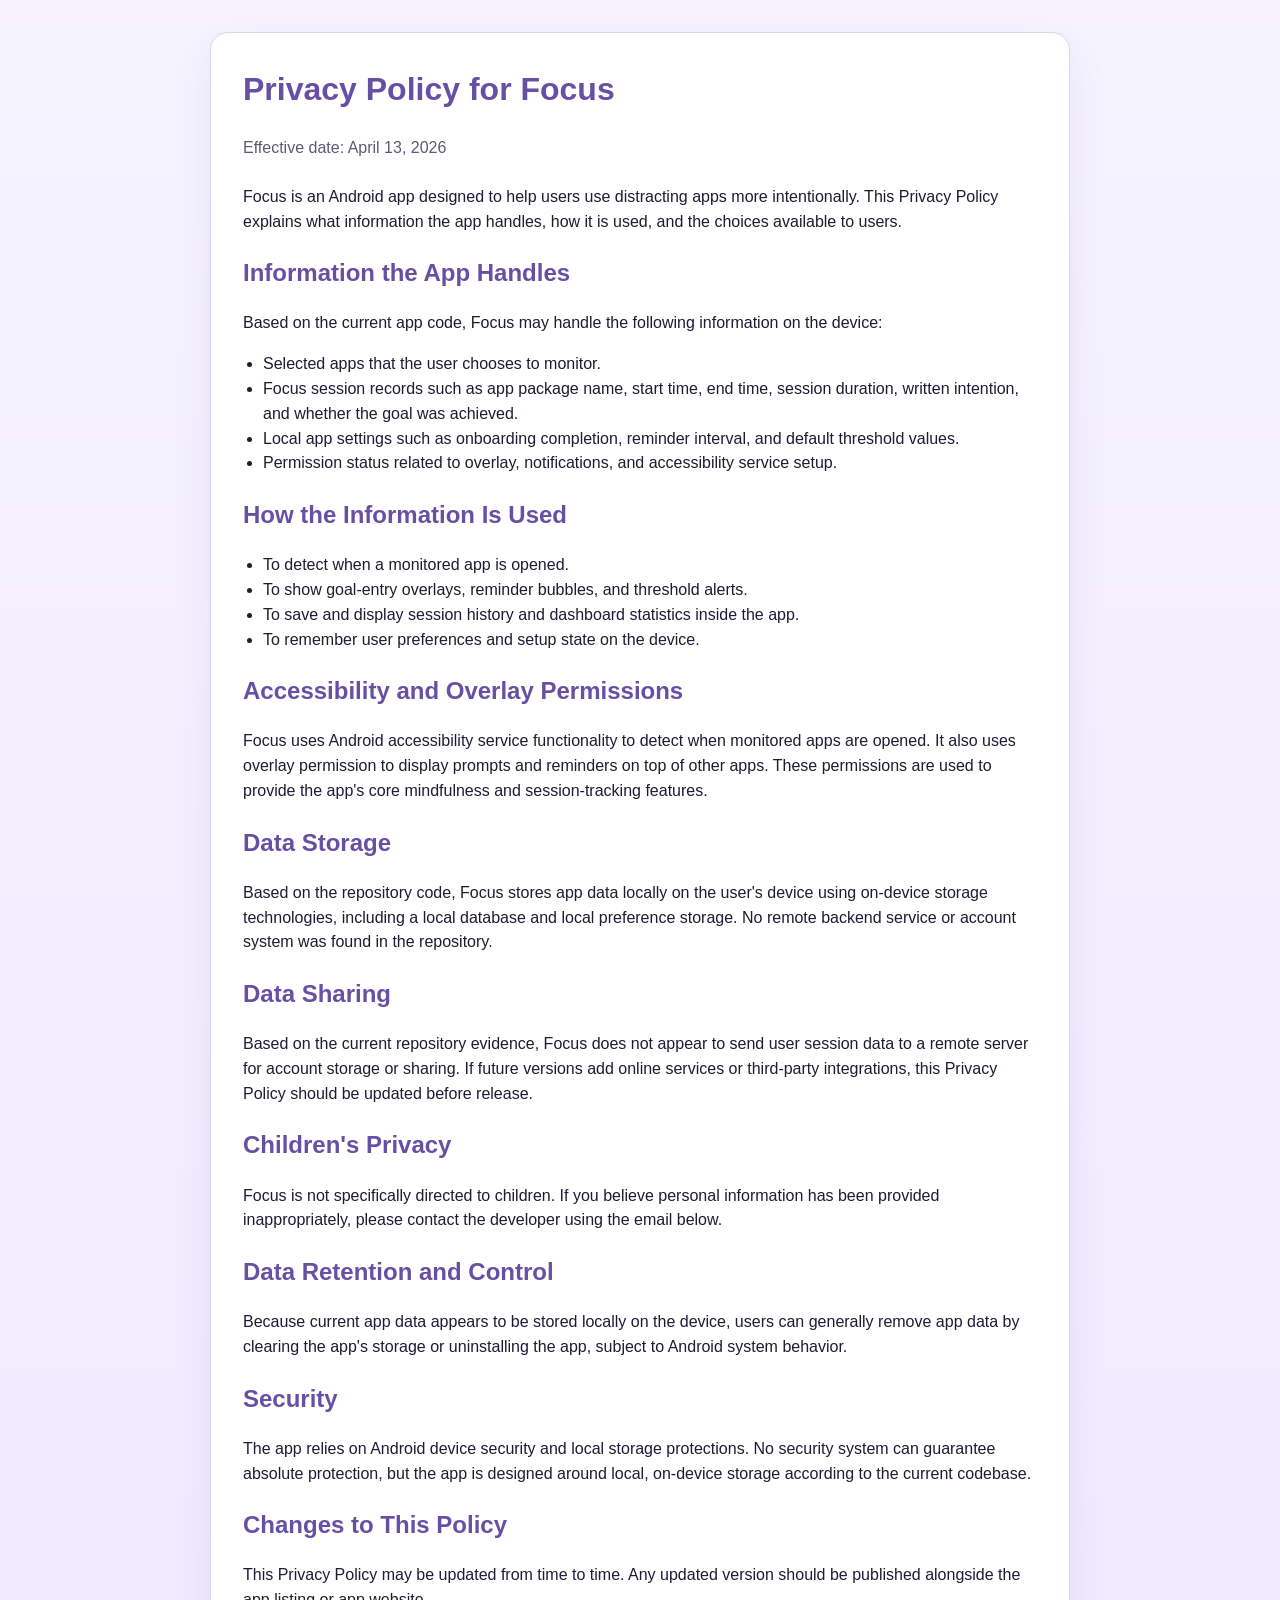
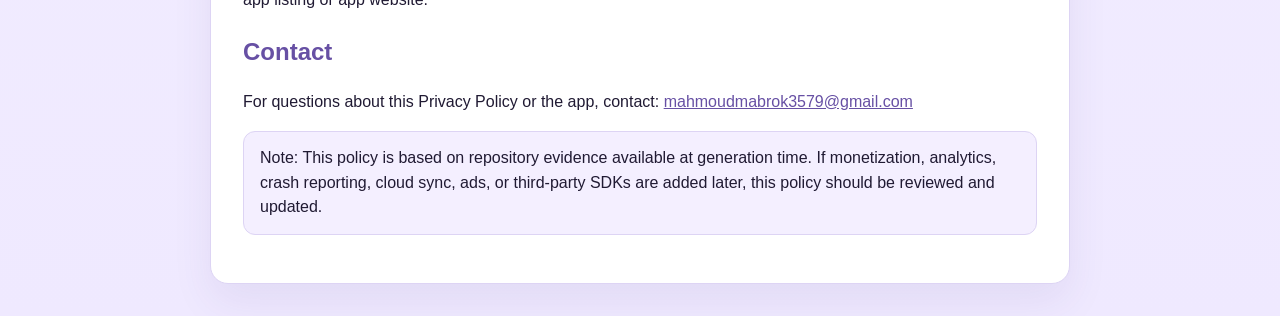
==== policy/focus.html @ 4ae2846b "Create focus.html" ====
<!DOCTYPE html>
<html lang="en">
<head>
  <meta charset="UTF-8" />
  <meta name="viewport" content="width=device-width, initial-scale=1.0" />
  <title>Focus Privacy Policy</title>
  <style>
    :root {
      --bg: #f6f3ff;
      --card: #ffffff;
      --text: #201a33;
      --muted: #5f5874;
      --accent: #6750a4;
      --border: #ddd4f4;
    }
    * { box-sizing: border-box; }
    body {
      margin: 0;
      padding: 32px 16px;
      font-family: Arial, Helvetica, sans-serif;
      background: linear-gradient(180deg, #f6f3ff 0%, #efe9ff 100%);
      color: var(--text);
      line-height: 1.55;
    }
    main {
      max-width: 860px;
      margin: 0 auto;
      background: var(--card);
      border: 1px solid var(--border);
      border-radius: 18px;
      padding: 32px;
      box-shadow: 0 18px 40px rgba(72, 49, 128, 0.08);
    }
    h1, h2 { color: var(--accent); }
    h1 { margin-top: 0; }
    p, li { color: var(--text); }
    .meta {
      color: var(--muted);
      margin-bottom: 24px;
    }
    .note {
      padding: 14px 16px;
      border-radius: 12px;
      background: #f4efff;
      border: 1px solid var(--border);
    }
    a { color: var(--accent); }
    ul { padding-left: 20px; }
  </style>
</head>
<body>
  <main>
    <h1>Privacy Policy for Focus</h1>
    <p class="meta">Effective date: April 13, 2026</p>

    <p>
      Focus is an Android app designed to help users use distracting apps more intentionally.
      This Privacy Policy explains what information the app handles, how it is used, and the choices available to users.
    </p>

    <h2>Information the App Handles</h2>
    <p>Based on the current app code, Focus may handle the following information on the device:</p>
    <ul>
      <li>Selected apps that the user chooses to monitor.</li>
      <li>Focus session records such as app package name, start time, end time, session duration, written intention, and whether the goal was achieved.</li>
      <li>Local app settings such as onboarding completion, reminder interval, and default threshold values.</li>
      <li>Permission status related to overlay, notifications, and accessibility service setup.</li>
    </ul>

    <h2>How the Information Is Used</h2>
    <ul>
      <li>To detect when a monitored app is opened.</li>
      <li>To show goal-entry overlays, reminder bubbles, and threshold alerts.</li>
      <li>To save and display session history and dashboard statistics inside the app.</li>
      <li>To remember user preferences and setup state on the device.</li>
    </ul>

    <h2>Accessibility and Overlay Permissions</h2>
    <p>
      Focus uses Android accessibility service functionality to detect when monitored apps are opened.
      It also uses overlay permission to display prompts and reminders on top of other apps.
      These permissions are used to provide the app's core mindfulness and session-tracking features.
    </p>

    <h2>Data Storage</h2>
    <p>
      Based on the repository code, Focus stores app data locally on the user's device using on-device storage technologies,
      including a local database and local preference storage. No remote backend service or account system was found in the repository.
    </p>

    <h2>Data Sharing</h2>
    <p>
      Based on the current repository evidence, Focus does not appear to send user session data to a remote server for account storage or sharing.
      If future versions add online services or third-party integrations, this Privacy Policy should be updated before release.
    </p>

    <h2>Children's Privacy</h2>
    <p>
      Focus is not specifically directed to children. If you believe personal information has been provided inappropriately,
      please contact the developer using the email below.
    </p>

    <h2>Data Retention and Control</h2>
    <p>
      Because current app data appears to be stored locally on the device, users can generally remove app data by clearing the app's storage
      or uninstalling the app, subject to Android system behavior.
    </p>

    <h2>Security</h2>
    <p>
      The app relies on Android device security and local storage protections. No security system can guarantee absolute protection,
      but the app is designed around local, on-device storage according to the current codebase.
    </p>

    <h2>Changes to This Policy</h2>
    <p>
      This Privacy Policy may be updated from time to time. Any updated version should be published alongside the app listing or app website.
    </p>

    <h2>Contact</h2>
    <p>
      For questions about this Privacy Policy or the app, contact:
      <a href="mailto:mahmoudmabrok3579@gmail.com">mahmoudmabrok3579@gmail.com</a>
    </p>

    <p class="note">
      Note: This policy is based on repository evidence available at generation time. If monetization, analytics,
      crash reporting, cloud sync, ads, or third-party SDKs are added later, this policy should be reviewed and updated.
    </p>
  </main>
</body>
</html>
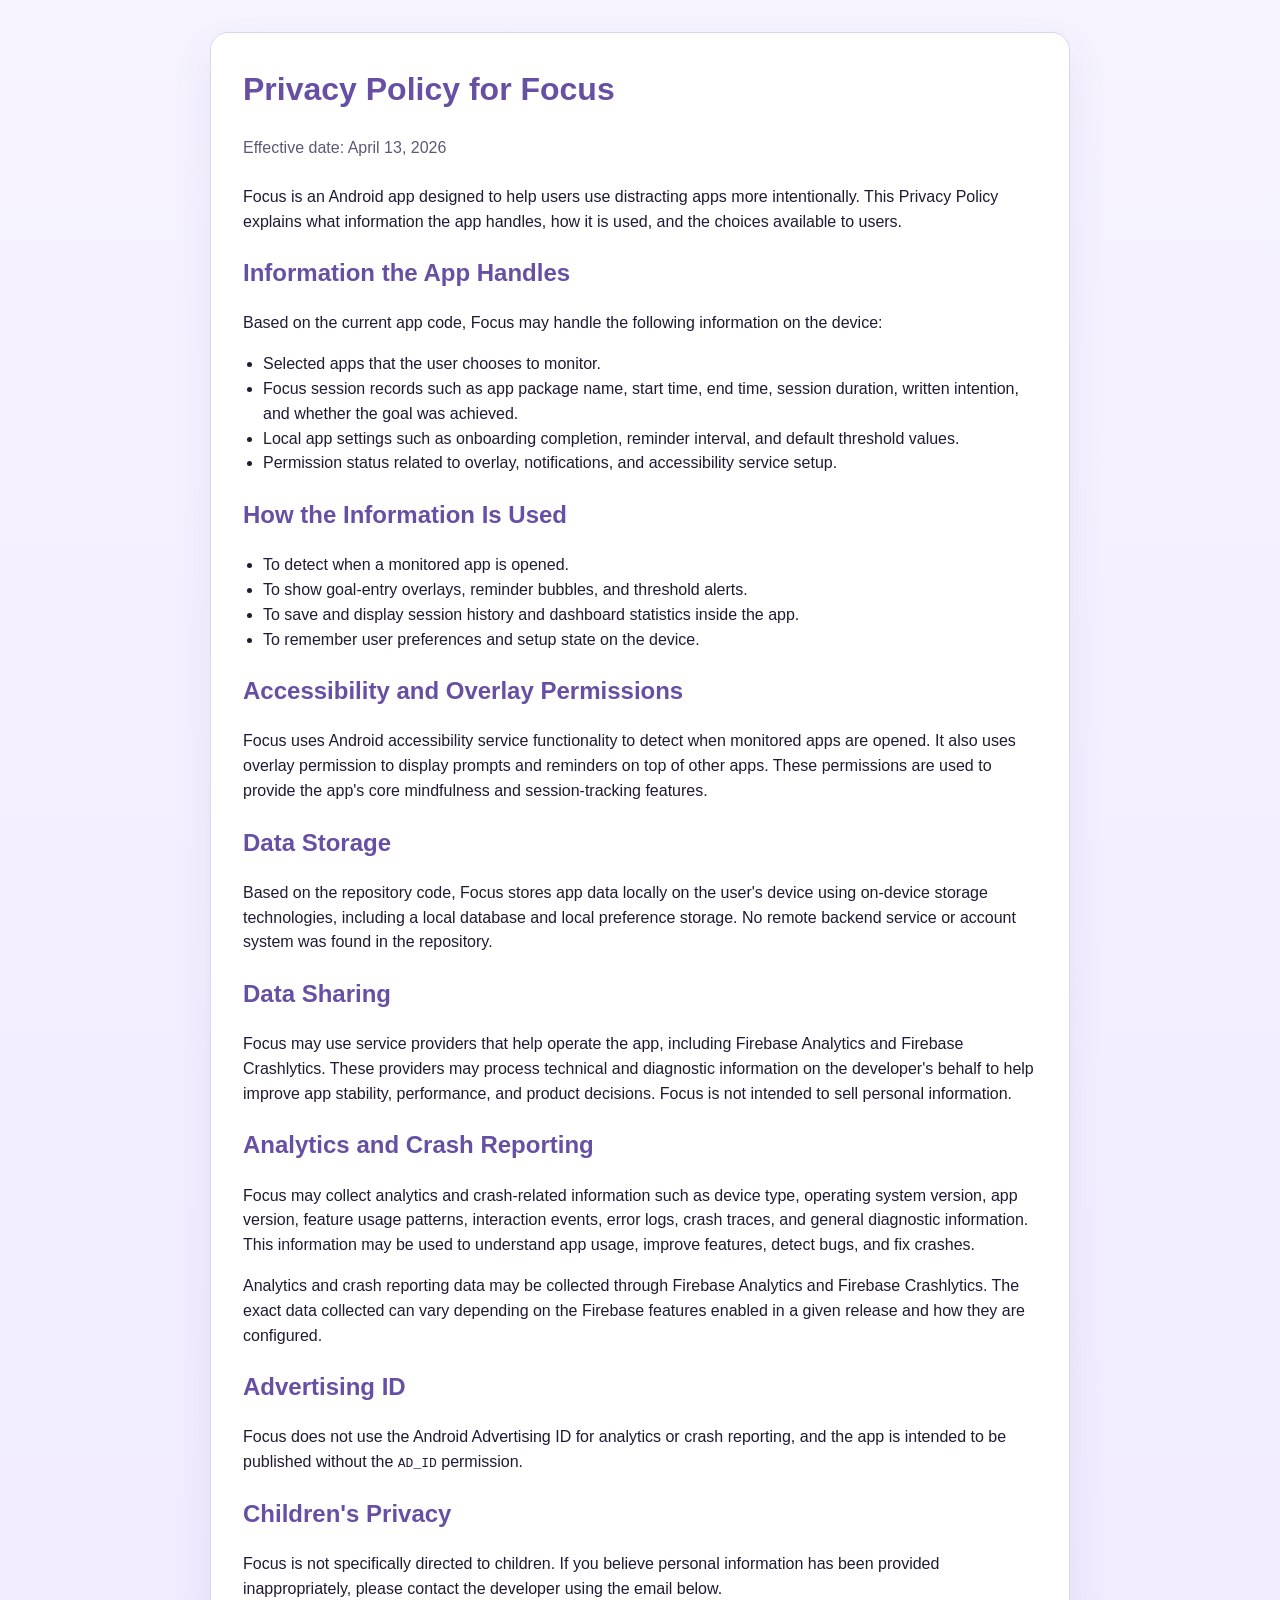
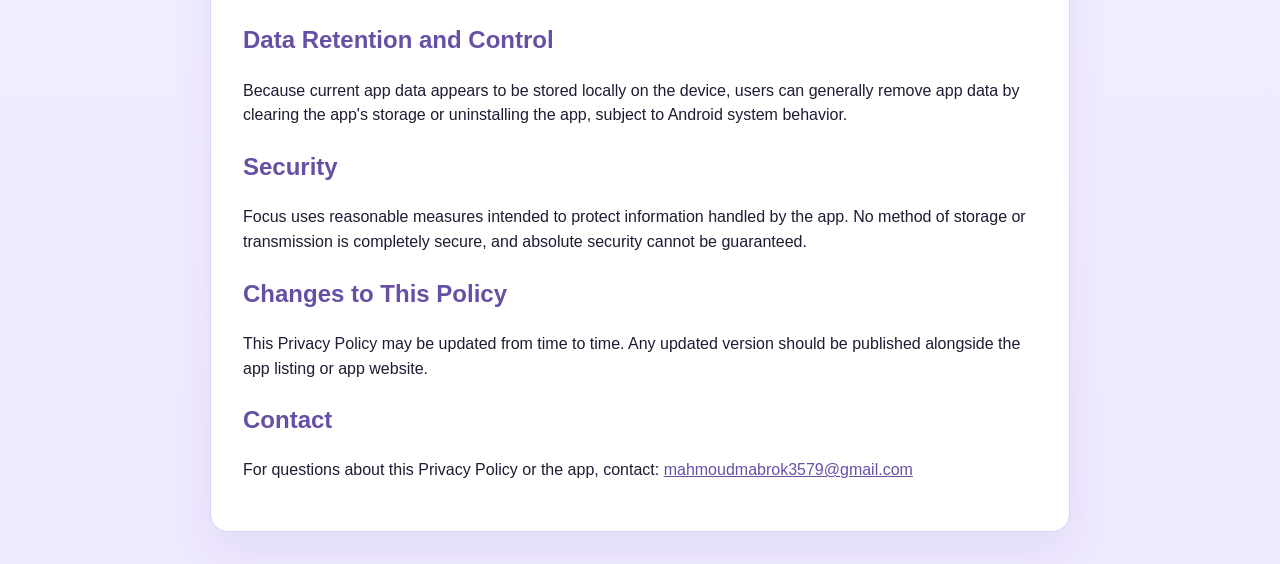
==== commit 06d0e15c: "Revise privacy policy with new data handling details Updated privacy policy to include information a" ====
--- a/policy/focus.html
+++ b/policy/focus.html
@@ -90,8 +90,26 @@
 
     <h2>Data Sharing</h2>
     <p>
-      Based on the current repository evidence, Focus does not appear to send user session data to a remote server for account storage or sharing.
-      If future versions add online services or third-party integrations, this Privacy Policy should be updated before release.
+      Focus may use service providers that help operate the app, including Firebase Analytics and Firebase Crashlytics.
+      These providers may process technical and diagnostic information on the developer's behalf to help improve app stability,
+      performance, and product decisions. Focus is not intended to sell personal information.
+    </p>
+
+    <h2>Analytics and Crash Reporting</h2>
+    <p>
+      Focus may collect analytics and crash-related information such as device type, operating system version, app version,
+      feature usage patterns, interaction events, error logs, crash traces, and general diagnostic information.
+      This information may be used to understand app usage, improve features, detect bugs, and fix crashes.
+    </p>
+    <p>
+      Analytics and crash reporting data may be collected through Firebase Analytics and Firebase Crashlytics.
+      The exact data collected can vary depending on the Firebase features enabled in a given release and how they are configured.
+    </p>
+
+    <h2>Advertising ID</h2>
+    <p>
+      Focus does not use the Android Advertising ID for analytics or crash reporting, and the app is intended to be published without the
+      <code>AD_ID</code> permission.
     </p>
 
     <h2>Children's Privacy</h2>
@@ -108,8 +126,8 @@
 
     <h2>Security</h2>
     <p>
-      The app relies on Android device security and local storage protections. No security system can guarantee absolute protection,
-      but the app is designed around local, on-device storage according to the current codebase.
+      Focus uses reasonable measures intended to protect information handled by the app. No method of storage or transmission
+      is completely secure, and absolute security cannot be guaranteed.
     </p>
 
     <h2>Changes to This Policy</h2>
@@ -122,11 +140,6 @@
       For questions about this Privacy Policy or the app, contact:
       <a href="mailto:mahmoudmabrok3579@gmail.com">mahmoudmabrok3579@gmail.com</a>
     </p>
-
-    <p class="note">
-      Note: This policy is based on repository evidence available at generation time. If monetization, analytics,
-      crash reporting, cloud sync, ads, or third-party SDKs are added later, this policy should be reviewed and updated.
-    </p>
   </main>
 </body>
 </html>
